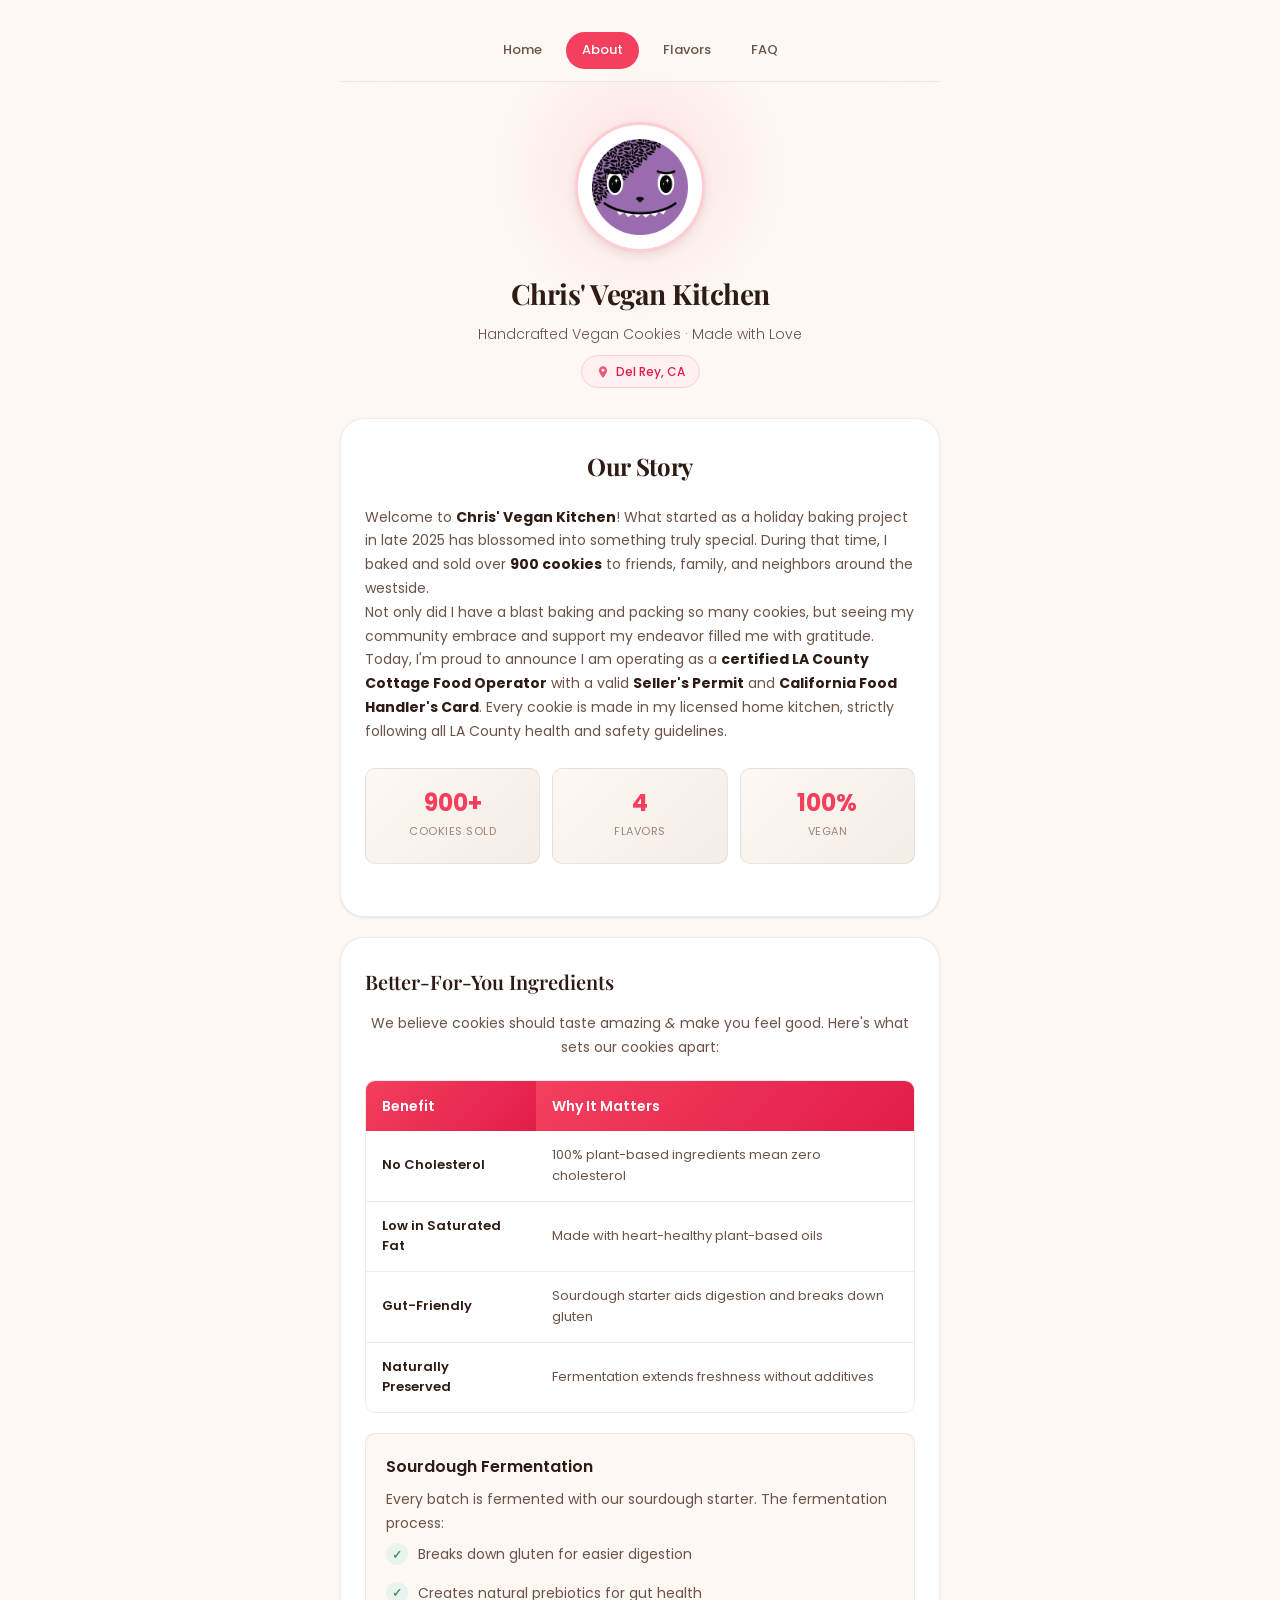
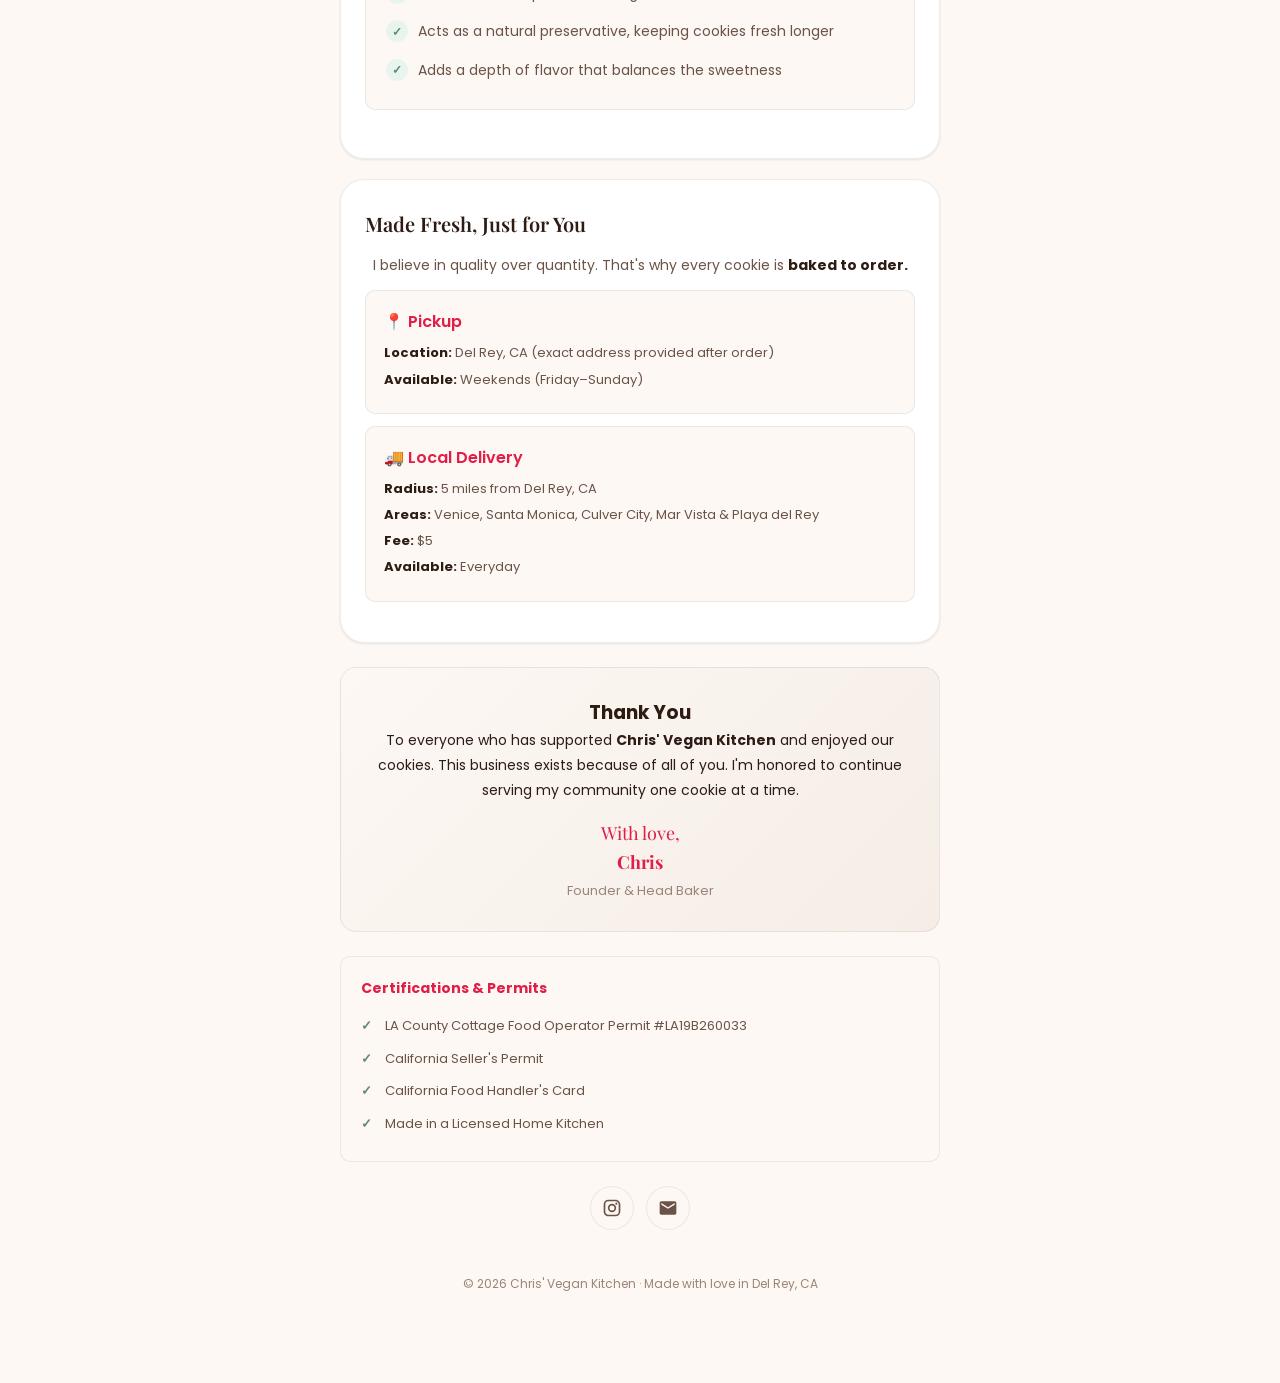
==== about.html @ 477963bd "feat: redesign entire site with modern bakery aesthetic - Replace harsh pink borders with warm terra" ====
<!DOCTYPE html>
<html lang="en">
<head>
    <meta charset="UTF-8">
    <meta name="viewport" content="width=device-width, initial-scale=1.0">
    <meta name="description" content="Learn about Chris' Vegan Kitchen - Our story and mission">
    <title>About Us | Chris' Vegan Kitchen</title>
    <link rel="preconnect" href="https://fonts.googleapis.com">
    <link rel="preconnect" href="https://fonts.gstatic.com" crossorigin>
    <link href="https://fonts.googleapis.com/css2?family=Poppins:wght@300;400;500;600;700&family=Playfair+Display:wght@600;700&display=swap" rel="stylesheet">
    <link rel="stylesheet" href="css/styles.css">
</head>
<body>
    <div class="container">

        <!-- Floating Order Button -->
        <a href="https://www.jotform.com/form/252866274563164" target="_blank" class="floating-order-btn">
            🍪 Order Now
        </a>

        <!-- Sticky Navigation -->
        <nav class="sticky-nav">
            <a href="index.html">Home</a>
            <a href="about.html" class="active">About</a>
            <a href="flavors.html">Flavors</a>
            <a href="faq.html">FAQ</a>
        </nav>

        <!-- Header -->
        <header class="site-header">
            <div class="logo-circle">
                <img src="images/UBSCookie.png" alt="Chris' Vegan Kitchen Logo">
            </div>
            <h1>Chris' Vegan Kitchen</h1>
            <p class="tagline">Handcrafted Vegan Cookies · Made with Love</p>
            <div class="location-badge">
                <svg width="14" height="14" viewBox="0 0 24 24" fill="currentColor">
                    <path d="M12 2C8.13 2 5 5.13 5 9c0 5.25 7 13 7 13s7-7.75 7-13c0-3.87-3.13-7-7-7zm0 9.5c-1.38 0-2.5-1.12-2.5-2.5s1.12-2.5 2.5-2.5 2.5 1.12 2.5 2.5-1.12 2.5-2.5 2.5z"/>
                </svg>
                Del Rey, CA
            </div>
        </header>

        <!-- About Content -->
        <section class="content-section reveal">
            <h2>Our Story</h2>

            <p>
                Welcome to <strong>Chris' Vegan Kitchen</strong>! What started as a holiday baking project in late 2025 has blossomed into something truly special. During that time, I baked and sold over <strong>900 cookies</strong> to friends, family, and neighbors around the westside.
            </p>

            <p>
                Not only did I have a blast baking and packing so many cookies, but seeing my community embrace and support my endeavor filled me with gratitude.
            </p>

            <p>
                Today, I'm proud to announce I am operating as a <strong>certified LA County Cottage Food Operator</strong> with a valid <strong>Seller's Permit</strong> and <strong>California Food Handler's Card</strong>. Every cookie is made in my licensed home kitchen, strictly following all LA County health and safety guidelines.
            </p>

            <div class="stats-grid">
                <div class="stat-item">
                    <span class="stat-number">900+</span>
                    <span class="stat-label">Cookies Sold</span>
                </div>
                <div class="stat-item">
                    <span class="stat-number">4</span>
                    <span class="stat-label">Flavors</span>
                </div>
                <div class="stat-item">
                    <span class="stat-number">100%</span>
                    <span class="stat-label">Vegan</span>
                </div>
            </div>
        </section>

        <!-- Health Benefits -->
        <section class="content-section reveal">
            <h3>Better-For-You Ingredients</h3>
            <p style="text-align: center;">
                We believe cookies should taste amazing <em>&amp;</em> make you feel good. Here's what sets our cookies apart:
            </p>

            <table class="benefits-table">
                <thead>
                    <tr>
                        <th>Benefit</th>
                        <th>Why It Matters</th>
                    </tr>
                </thead>
                <tbody>
                    <tr>
                        <td>No Cholesterol</td>
                        <td>100% plant-based ingredients mean zero cholesterol</td>
                    </tr>
                    <tr>
                        <td>Low in Saturated Fat</td>
                        <td>Made with heart-healthy plant-based oils</td>
                    </tr>
                    <tr>
                        <td>Gut-Friendly</td>
                        <td>Sourdough starter aids digestion and breaks down gluten</td>
                    </tr>
                    <tr>
                        <td>Naturally Preserved</td>
                        <td>Fermentation extends freshness without additives</td>
                    </tr>
                </tbody>
            </table>

            <div class="sourdough-section">
                <h4>Sourdough Fermentation</h4>
                <p>Every batch is fermented with our sourdough starter. The fermentation process:</p>
                <ul>
                    <li>Breaks down gluten for easier digestion</li>
                    <li>Creates natural prebiotics for gut health</li>
                    <li>Acts as a natural preservative, keeping cookies fresh longer</li>
                    <li>Adds a depth of flavor that balances the sweetness</li>
                </ul>
            </div>
        </section>

        <!-- Delivery Options -->
        <section class="content-section reveal">
            <h3>Made Fresh, Just for You</h3>
            <p style="text-align: center;">
                I believe in quality over quantity. That's why every cookie is <strong>baked to order.</strong>
            </p>

            <div class="delivery-option">
                <h4>📍 Pickup</h4>
                <p><strong>Location:</strong> Del Rey, CA (exact address provided after order)</p>
                <p><strong>Available:</strong> Weekends (Friday–Sunday)</p>
            </div>

            <div class="delivery-option">
                <h4>🚚 Local Delivery</h4>
                <p><strong>Radius:</strong> 5 miles from Del Rey, CA</p>
                <p><strong>Areas:</strong> Venice, Santa Monica, Culver City, Mar Vista & Playa del Rey</p>
                <p><strong>Fee:</strong> $5</p>
                <p><strong>Available:</strong> Everyday</p>
            </div>
        </section>

        <!-- Thank You -->
        <section class="thank-you-section reveal">
            <h3>Thank You</h3>
            <p>
                To everyone who has supported <strong>Chris' Vegan Kitchen</strong> and enjoyed our cookies. This business exists because of all of you. I'm honored to continue serving my community one cookie at a time.
            </p>
            <div class="signature">
                With love,<br>
                <strong>Chris</strong><br>
                <span>Founder & Head Baker</span>
            </div>
        </section>

        <!-- Certifications -->
        <section class="certifications reveal">
            <strong>Certifications & Permits</strong>
            <ul>
                <li>LA County Cottage Food Operator Permit #LA19B260033</li>
                <li>California Seller's Permit</li>
                <li>California Food Handler's Card</li>
                <li>Made in a Licensed Home Kitchen</li>
            </ul>
        </section>

        <!-- Social Links -->
        <div class="social-links">
            <a href="https://instagram.com/chris24michel" class="social-link" target="_blank" aria-label="Instagram">
                <svg width="20" height="20" viewBox="0 0 24 24" fill="currentColor">
                    <path d="M7.8 2h8.4C19.4 2 22 4.6 22 7.8v8.4a5.8 5.8 0 0 1-5.8 5.8H7.8C4.6 22 2 19.4 2 16.2V7.8A5.8 5.8 0 0 1 7.8 2m-.2 2A3.6 3.6 0 0 0 4 7.6v8.8C4 18.39 5.61 20 7.6 20h8.8a3.6 3.6 0 0 0 3.6-3.6V7.6C20 5.61 18.39 4 16.4 4H7.6m9.65 1.5a1.25 1.25 0 0 1 1.25 1.25A1.25 1.25 0 0 1 17.25 8 1.25 1.25 0 0 1 16 6.75a1.25 1.25 0 0 1 1.25-1.25M12 7a5 5 0 0 1 5 5 5 5 0 0 1-5 5 5 5 0 0 1-5-5 5 5 0 0 1 5-5m0 2a3 3 0 0 0-3 3 3 3 0 0 0 3 3 3 3 0 0 0 3-3 3 3 0 0 0-3-3z"/>
                </svg>
            </a>
            <a href="mailto:hello@chrisvegankitchen.com" class="social-link" aria-label="Email">
                <svg width="20" height="20" viewBox="0 0 24 24" fill="currentColor">
                    <path d="M20 4H4c-1.1 0-1.99.9-1.99 2L2 18c0 1.1.9 2 2 2h16c1.1 0 2-.9 2-2V6c0-1.1-.9-2-2-2zm0 4-8 5-8-5V6l8 5 8-5v2z"/>
                </svg>
            </a>
        </div>

        <!-- Footer -->
        <footer class="footer">
            <p>© 2026 Chris' Vegan Kitchen · Made with love in Del Rey, CA</p>
        </footer>

    </div>

    <script src="js/main.js"></script>
</body>
</html>
---- css/styles.css ----
/* ============================================
   CHRIS' VEGAN KITCHEN - MODERN STYLESHEET
   Warm, inviting, bakery-inspired design
   ============================================ */

/* --- CSS Variables --- */
:root {
    /* Palette - warm, earthy, bakery-inspired */
    --bg: #FDF8F4;
    --bg-alt: #F5EDE6;
    --surface: #FFFFFF;
    --surface-hover: #FFF9F5;

    /* Primary accent - warm terracotta/pink */
    --pink-50: #FFF1F2;
    --pink-100: #FFE4E6;
    --pink-200: #FECDD3;
    --pink-300: #FDA4AF;
    --pink-400: #FB7185;
    --pink-500: #F43F5E;
    --pink-600: #E11D48;
    --pink-700: #BE123C;

    /* Earthy neutrals */
    --text: #2D1B14;
    --text-muted: #6B5348;
    --text-light: #9B8578;
    --border: rgba(45, 27, 20, 0.08);
    --border-strong: rgba(45, 27, 20, 0.15);

    /* Accent colors */
    --gold: #D4A574;
    --gold-light: #F5E6D3;
    --green: #5B8A72;
    --green-light: #E8F5EE;
    --purple: #8B5FCF;
    --purple-light: #F0E6FF;

    /* Shadows - soft & modern */
    --shadow-sm: 0 1px 3px rgba(45, 27, 20, 0.06), 0 1px 2px rgba(45, 27, 20, 0.04);
    --shadow-md: 0 4px 12px rgba(45, 27, 20, 0.08), 0 2px 4px rgba(45, 27, 20, 0.04);
    --shadow-lg: 0 12px 36px rgba(45, 27, 20, 0.1), 0 4px 12px rgba(45, 27, 20, 0.05);
    --shadow-xl: 0 20px 60px rgba(45, 27, 20, 0.12), 0 8px 20px rgba(45, 27, 20, 0.06);

    /* Border radius */
    --radius-sm: 10px;
    --radius-md: 16px;
    --radius-lg: 24px;
    --radius-xl: 32px;
    --radius-full: 9999px;

    /* Spacing */
    --container: 480px;
    --gutter: 20px;

    /* Transitions */
    --ease: cubic-bezier(0.4, 0, 0.2, 1);
    --duration: 0.3s;
}

/* --- Reset & Base --- */
*, *::before, *::after {
    margin: 0;
    padding: 0;
    box-sizing: border-box;
}

html {
    scroll-behavior: smooth;
    -webkit-text-size-adjust: 100%;
}

body {
    font-family: 'Poppins', -apple-system, BlinkMacSystemFont, 'Segoe UI', sans-serif;
    background-color: var(--bg);
    color: var(--text);
    line-height: 1.6;
    min-height: 100vh;
    -webkit-font-smoothing: antialiased;
    -moz-osx-font-smoothing: grayscale;
}

img {
    max-width: 100%;
    height: auto;
    display: block;
}

a {
    color: inherit;
    text-decoration: none;
}

/* --- Layout --- */
.container {
    max-width: var(--container);
    margin: 0 auto;
    padding: var(--gutter);
    padding-bottom: 100px;
}

/* --- Sticky Navigation Bar --- */
.sticky-nav {
    position: sticky;
    top: 0;
    z-index: 100;
    background: rgba(253, 248, 244, 0.85);
    backdrop-filter: blur(20px);
    -webkit-backdrop-filter: blur(20px);
    border-bottom: 1px solid var(--border);
    padding: 12px 20px;
    display: flex;
    justify-content: center;
    gap: 8px;
    transition: all var(--duration) var(--ease);
}

.sticky-nav a {
    padding: 8px 16px;
    border-radius: var(--radius-full);
    font-size: 13px;
    font-weight: 500;
    color: var(--text-muted);
    transition: all var(--duration) var(--ease);
    white-space: nowrap;
}

.sticky-nav a:hover {
    background: var(--pink-100);
    color: var(--pink-600);
}

.sticky-nav a.active {
    background: var(--pink-500);
    color: white;
}

/* --- Header / Hero --- */
.site-header {
    text-align: center;
    padding: 40px 20px 30px;
    position: relative;
}

/* Decorative background blob */
.site-header::before {
    content: '';
    position: absolute;
    top: -60px;
    left: 50%;
    transform: translateX(-50%);
    width: 300px;
    height: 300px;
    background: radial-gradient(circle, var(--pink-200) 0%, transparent 70%);
    opacity: 0.5;
    z-index: -1;
    pointer-events: none;
}

.logo-circle {
    width: 130px;
    height: 130px;
    margin: 0 auto 20px;
    border-radius: 50%;
    overflow: hidden;
    background: var(--surface);
    box-shadow: var(--shadow-md);
    border: 3px solid var(--pink-200);
    position: relative;
    z-index: 1;
}

.logo-circle img {
    width: 100%;
    height: 100%;
    object-fit: contain;
    padding: 14px;
}

.site-header h1 {
    font-family: 'Playfair Display', Georgia, serif;
    font-size: 28px;
    font-weight: 700;
    color: var(--text);
    margin-bottom: 6px;
    letter-spacing: -0.5px;
}

.site-header .tagline {
    font-size: 14px;
    color: var(--text-muted);
    font-weight: 300;
    margin-bottom: 10px;
}

.location-badge {
    display: inline-flex;
    align-items: center;
    gap: 6px;
    padding: 6px 14px;
    background: var(--pink-50);
    border: 1px solid var(--pink-200);
    border-radius: var(--radius-full);
    font-size: 12px;
    color: var(--pink-600);
    font-weight: 500;
}

.location-badge svg {
    width: 14px;
    height: 14px;
    opacity: 0.7;
}

/* --- Hero CTA Section --- */
.hero-cta {
    margin: 20px 0;
}

.hero-cta a {
    display: block;
    background: linear-gradient(135deg, var(--pink-400) 0%, var(--pink-600) 100%);
    color: white;
    padding: 20px 24px;
    border-radius: var(--radius-lg);
    text-align: center;
    font-size: 18px;
    font-weight: 600;
    box-shadow: 0 8px 24px rgba(244, 63, 94, 0.3);
    transition: all var(--duration) var(--ease);
    position: relative;
    overflow: hidden;
}

.hero-cta a::before {
    content: '';
    position: absolute;
    inset: 0;
    background: linear-gradient(135deg, rgba(255,255,255,0.1) 0%, transparent 50%);
    pointer-events: none;
}

.hero-cta a:hover {
    transform: translateY(-2px);
    box-shadow: 0 12px 32px rgba(244, 63, 94, 0.4);
}

.hero-cta .cta-sub {
    display: block;
    font-size: 13px;
    font-weight: 300;
    margin-top: 4px;
    opacity: 0.9;
}

/* --- Quick Links Grid --- */
.quick-links {
    display: grid;
    grid-template-columns: 1fr 1fr;
    gap: 12px;
    margin: 20px 0;
}

.quick-link {
    display: flex;
    flex-direction: column;
    align-items: center;
    gap: 12px;
    padding: 24px 16px;
    background: var(--surface);
    border-radius: var(--radius-md);
    border: 1px solid var(--border);
    text-align: center;
    transition: all var(--duration) var(--ease);
}

.quick-link:hover {
    transform: translateY(-3px);
    box-shadow: var(--shadow-md);
    border-color: var(--border-strong);
}

.quick-link .icon-wrapper {
    width: 52px;
    height: 52px;
    border-radius: var(--radius-sm);
    display: flex;
    align-items: center;
    justify-content: center;
}

.quick-link .icon-wrapper svg {
    width: 24px;
    height: 24px;
}

.quick-link h3 {
    font-size: 15px;
    font-weight: 600;
    color: var(--text);
}

.quick-link p {
    font-size: 12px;
    color: var(--text-light);
    line-height: 1.4;
}

/* Icon backgrounds */
.icon-wrapper.pink { background: var(--pink-100); color: var(--pink-500); }
.icon-wrapper.gold { background: var(--gold-light); color: var(--gold); }
.icon-wrapper.purple { background: var(--purple-light); color: var(--purple); }
.icon-wrapper.green { background: var(--green-light); color: var(--green); }

/* --- Full-width Link Cards (on inner pages) --- */
.link-card {
    display: flex;
    align-items: center;
    gap: 16px;
    padding: 18px 20px;
    background: var(--surface);
    border-radius: var(--radius-md);
    margin-bottom: 12px;
    border: 1px solid var(--border);
    transition: all var(--duration) var(--ease);
}

.link-card:hover {
    transform: translateY(-2px);
    box-shadow: var(--shadow-sm);
    border-color: var(--border-strong);
}

.link-card .link-icon {
    width: 48px;
    height: 48px;
    border-radius: var(--radius-sm);
    display: flex;
    align-items: center;
    justify-content: center;
    flex-shrink: 0;
}

.link-card .link-icon svg {
    width: 22px;
    height: 22px;
}

.link-card .link-content {
    flex: 1;
}

.link-card .link-content h3 {
    font-size: 16px;
    font-weight: 600;
    color: var(--text);
    margin-bottom: 2px;
}

.link-card .link-content p {
    font-size: 13px;
    color: var(--text-light);
}

.link-card .link-arrow {
    font-size: 18px;
    color: var(--text-light);
    transition: transform var(--duration) var(--ease);
}

.link-card:hover .link-arrow {
    transform: translateX(4px);
}

/* Order card variant */
.link-card.order-highlight {
    background: linear-gradient(135deg, var(--pink-400) 0%, var(--pink-600) 100%);
    color: white;
    border: none;
}

.link-card.order-highlight .link-content h3,
.link-card.order-highlight .link-content p {
    color: white;
}

.link-card.order-highlight .link-arrow {
    color: rgba(255,255,255,0.9);
}

/* --- Content Sections --- */
.content-section {
    background: var(--surface);
    border-radius: var(--radius-lg);
    padding: 28px 24px;
    margin-bottom: 20px;
    border: 1px solid var(--border);
    box-shadow: var(--shadow-sm);
}

.content-section h2 {
    font-family: 'Playfair Display', Georgia, serif;
    font-size: 24px;
    font-weight: 700;
    color: var(--text);
    margin-bottom: 20px;
    text-align: center;
    letter-spacing: -0.3px;
}

.content-section h3 {
    font-family: 'Playfair Display', Georgia, serif;
    font-size: 20px;
    font-weight: 600;
    color: var(--text);
    margin-bottom: 14px;
}

.content-section h4 {
    font-size: 16px;
    font-weight: 600;
    color: var(--text);
    margin-bottom: 8px;
}

.content-section p {
    font-size: 14px;
    color: var(--text-muted);
    line-height: 1.7;
}

.content-section p strong {
    color: var(--text);
}

/* --- Stats Grid --- */
.stats-grid {
    display: grid;
    grid-template-columns: repeat(3, 1fr);
    gap: 12px;
    margin: 24px 0;
}

.stat-item {
    background: linear-gradient(135deg, var(--bg) 0%, var(--bg-alt) 100%);
    padding: 20px 12px;
    border-radius: var(--radius-sm);
    text-align: center;
    border: 1px solid var(--border);
}

.stat-number {
    font-size: 24px;
    font-weight: 700;
    color: var(--pink-500);
    display: block;
    line-height: 1.2;
}

.stat-label {
    font-size: 11px;
    color: var(--text-light);
    margin-top: 4px;
    text-transform: uppercase;
    letter-spacing: 0.5px;
}

/* --- Feature List --- */
.features-list {
    list-style: none;
    padding: 0;
    margin: 20px 0;
}

.features-list li {
    padding: 10px 0 10px 32px;
    position: relative;
    color: var(--text-muted);
    font-size: 14px;
}

.features-list li::before {
    content: '✓';
    position: absolute;
    left: 0;
    width: 22px;
    height: 22px;
    background: var(--green-light);
    color: var(--green);
    border-radius: 50%;
    display: flex;
    align-items: center;
    justify-content: center;
    font-size: 12px;
    font-weight: 700;
}

/* --- Benefit Table --- */
.benefits-table {
    width: 100%;
    border-collapse: separate;
    border-spacing: 0;
    margin: 20px 0;
    border-radius: var(--radius-sm);
    overflow: hidden;
    border: 1px solid var(--border);
}

.benefits-table th {
    background: linear-gradient(135deg, var(--pink-500) 0%, var(--pink-600) 100%);
    color: white;
    font-weight: 600;
    font-size: 14px;
    padding: 14px 16px;
    text-align: left;
}

.benefits-table td {
    padding: 14px 16px;
    font-size: 13px;
    color: var(--text-muted);
    border-bottom: 1px solid var(--border);
}

.benefits-table td:first-child {
    font-weight: 600;
    color: var(--text);
}

.benefits-table tr:last-child td {
    border-bottom: none;
}

/* --- Sourdough Section --- */
.sourdough-section {
    background: var(--bg);
    border: 1px solid var(--border);
    border-radius: var(--radius-sm);
    padding: 20px;
    margin: 20px 0;
}

.sourdough-section ul {
    list-style: none;
    padding: 0;
}

.sourdough-section li {
    padding: 8px 0 8px 32px;
    position: relative;
    color: var(--text-muted);
    font-size: 14px;
}

.sourdough-section li::before {
    content: '✓';
    position: absolute;
    left: 0;
    width: 22px;
    height: 22px;
    background: var(--green-light);
    color: var(--green);
    border-radius: 50%;
    display: flex;
    align-items: center;
    justify-content: center;
    font-size: 12px;
    font-weight: 700;
}

/* --- Delivery Options --- */
.delivery-option {
    margin: 12px 0;
    padding: 18px;
    background: var(--bg);
    border-radius: var(--radius-sm);
    border: 1px solid var(--border);
}

.delivery-option h4 {
    color: var(--pink-600);
    font-size: 16px;
    margin-bottom: 8px;
}

.delivery-option p {
    font-size: 13px;
    color: var(--text-muted);
    margin: 4px 0;
}

/* --- Thank You Section --- */
.thank-you-section {
    text-align: center;
    padding: 30px 24px;
    background: linear-gradient(135deg, var(--bg) 0%, var(--bg-alt) 100%);
    border-radius: var(--radius-md);
    border: 1px solid var(--border);
    margin: 24px 0;
}

.thank-you-section p {
    font-size: 14px;
    line-height: 1.8;
    margin-bottom: 12px;
}

.signature {
    font-family: 'Playfair Display', Georgia, serif;
    font-size: 18px;
    color: var(--pink-600);
    margin-top: 16px;
}

.signature span {
    display: block;
    font-size: 13px;
    color: var(--text-light);
    font-family: 'Poppins', sans-serif;
    margin-top: 4px;
}

/* --- Certifications --- */
.certifications {
    background: var(--bg);
    padding: 20px;
    border-radius: var(--radius-sm);
    margin: 20px 0;
    font-size: 13px;
    color: var(--text-muted);
    border: 1px solid var(--border);
}

.certifications strong {
    color: var(--pink-600);
    display: block;
    margin-bottom: 10px;
    font-size: 14px;
}

.certifications ul {
    list-style: none;
    padding: 0;
}

.certifications li {
    padding: 6px 0 6px 24px;
    position: relative;
}

.certifications li::before {
    content: '✓';
    position: absolute;
    left: 0;
    color: var(--green);
    font-weight: 700;
}

/* --- Flavor Cards --- */
.flavor-card {
    background: var(--bg);
    border-radius: var(--radius-md);
    padding: 20px;
    margin-bottom: 14px;
    text-align: center;
    border: 1px solid var(--border);
    transition: all var(--duration) var(--ease);
}

.flavor-card:hover {
    transform: translateY(-2px);
    box-shadow: var(--shadow-sm);
}

.flavor-card img {
    width: 110px;
    height: 110px;
    object-fit: contain;
    margin: 0 auto 14px;
    border-radius: var(--radius-sm);
}

.flavor-card h4 {
    color: var(--text);
    margin-bottom: 6px;
    font-size: 17px;
    font-weight: 600;
}

.flavor-card p {
    font-size: 13px;
    color: var(--text-muted);
    line-height: 1.6;
}

/* --- CTA Button --- */
.cta-button {
    display: block;
    width: 100%;
    background: linear-gradient(135deg, var(--pink-400) 0%, var(--pink-600) 100%);
    color: white;
    text-align: center;
    padding: 18px 24px;
    border-radius: var(--radius-md);
    font-weight: 600;
    font-size: 16px;
    margin-top: 24px;
    transition: all var(--duration) var(--ease);
    box-shadow: 0 6px 20px rgba(244, 63, 94, 0.25);
}

.cta-button:hover {
    transform: translateY(-2px);
    box-shadow: 0 8px 28px rgba(244, 63, 94, 0.35);
}

/* --- FAQ Accordion --- */
.faq-item {
    border-bottom: 1px solid var(--border);
    padding: 18px 0;
}

.faq-item:last-child {
    border-bottom: none;
}

.faq-question {
    font-weight: 600;
    color: var(--text);
    font-size: 15px;
    cursor: pointer;
    display: flex;
    justify-content: space-between;
    align-items: center;
    gap: 12px;
    user-select: none;
}

.faq-question::after {
    content: '+';
    font-size: 22px;
    font-weight: 300;
    color: var(--pink-400);
    transition: transform var(--duration) var(--ease);
    flex-shrink: 0;
}

.faq-item.active .faq-question::after {
    content: '−';
    transform: rotate(180deg);
}

.faq-answer {
    max-height: 0;
    overflow: hidden;
    transition: max-height 0.4s var(--ease), opacity 0.3s var(--ease);
    opacity: 0;
}

.faq-item.active .faq-answer {
    max-height: 300px;
    opacity: 1;
    margin-top: 10px;
}

.faq-answer p {
    font-size: 14px;
    color: var(--text-muted);
    line-height: 1.7;
}

.faq-answer p strong {
    color: var(--text);
}

/* --- Social Links --- */
.social-links {
    display: flex;
    justify-content: center;
    gap: 12px;
    margin: 24px 0;
}

.social-link {
    width: 44px;
    height: 44px;
    border-radius: 50%;
    background: var(--bg);
    display: flex;
    align-items: center;
    justify-content: center;
    transition: all var(--duration) var(--ease);
    border: 1px solid var(--border);
    color: var(--text-muted);
}

.social-link:hover {
    background: var(--pink-100);
    color: var(--pink-500);
    border-color: var(--pink-200);
    transform: translateY(-2px);
}

.social-link svg {
    width: 20px;
    height: 20px;
}

/* --- Footer --- */
.footer {
    text-align: center;
    padding: 20px 0 10px;
    color: var(--text-light);
    font-size: 12px;
}

/* --- Floating Order Button (Mobile) --- */
.floating-order-btn {
    position: fixed;
    bottom: 24px;
    left: 50%;
    transform: translateX(-50%);
    z-index: 200;
    background: linear-gradient(135deg, var(--pink-400) 0%, var(--pink-600) 100%);
    color: white;
    padding: 14px 28px;
    border-radius: var(--radius-full);
    font-size: 15px;
    font-weight: 600;
    box-shadow: 0 8px 28px rgba(244, 63, 94, 0.35);
    display: none;
    transition: all var(--duration) var(--ease);
    text-align: center;
    white-space: nowrap;
}

.floating-order-btn:hover {
    transform: translateX(-50%) translateY(-2px);
    box-shadow: 0 12px 36px rgba(244, 63, 94, 0.45);
}

/* --- Scroll Reveal Animation --- */
.reveal {
    opacity: 0;
    transform: translateY(16px);
    transition: opacity 0.6s var(--ease), transform 0.6s var(--ease);
}

.reveal.visible {
    opacity: 1;
    transform: translateY(0);
}

/* --- Responsive --- */
@media (max-width: 400px) {
    .container {
        padding: 16px;
    }

    .site-header h1 {
        font-size: 24px;
    }

    .logo-circle {
        width: 110px;
        height: 110px;
    }

    .stats-grid {
        grid-template-columns: 1fr;
    }

    .sticky-nav a {
        padding: 7px 12px;
        font-size: 12px;
    }

    .quick-links {
        grid-template-columns: 1fr;
    }

    .benefits-table th,
    .benefits-table td {
        padding: 10px 12px;
        font-size: 12px;
    }
}

@media (min-width: 481px) {
    .container {
        max-width: 640px;
        padding-bottom: 80px;
    }

    .quick-links {
        grid-template-columns: repeat(2, 1fr);
    }
}

/* Hide floating button on desktop, show on mobile */
@media (max-width: 640px) {
    .floating-order-btn {
        display: block;
    }
}
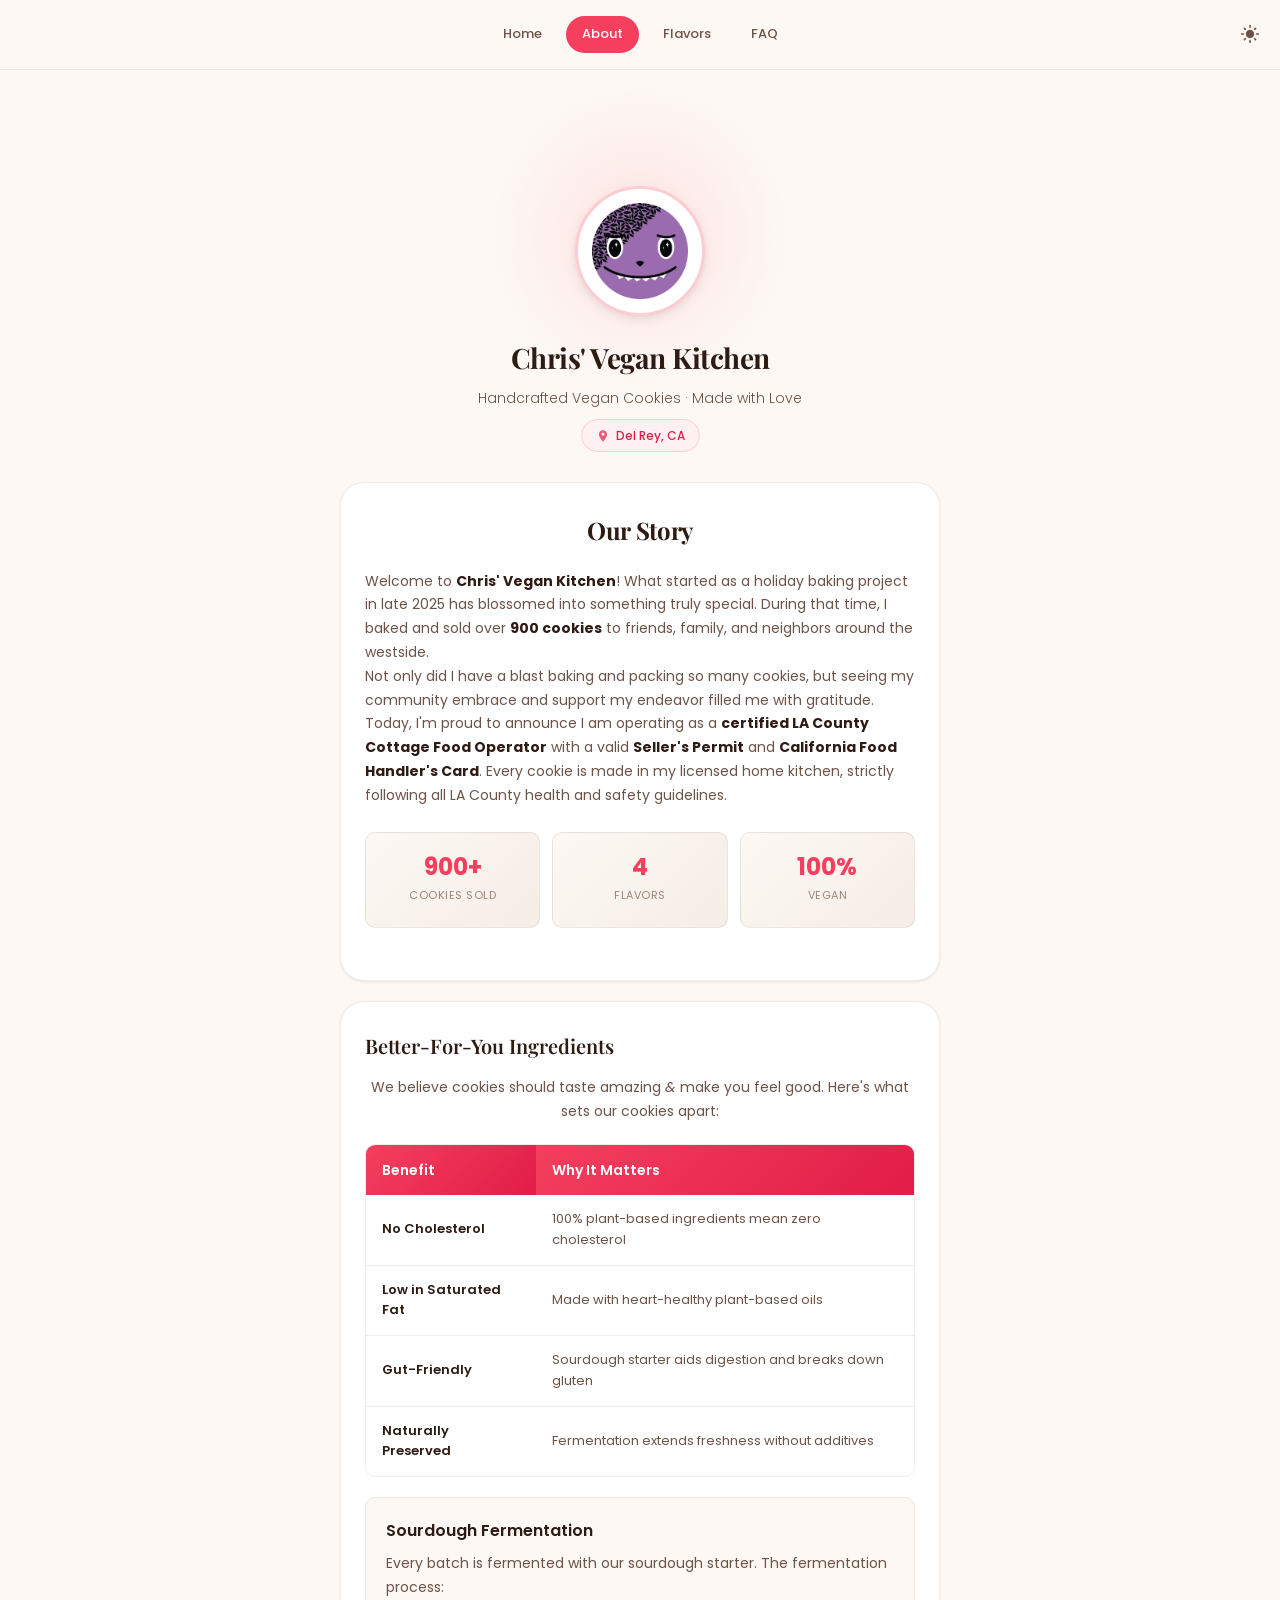
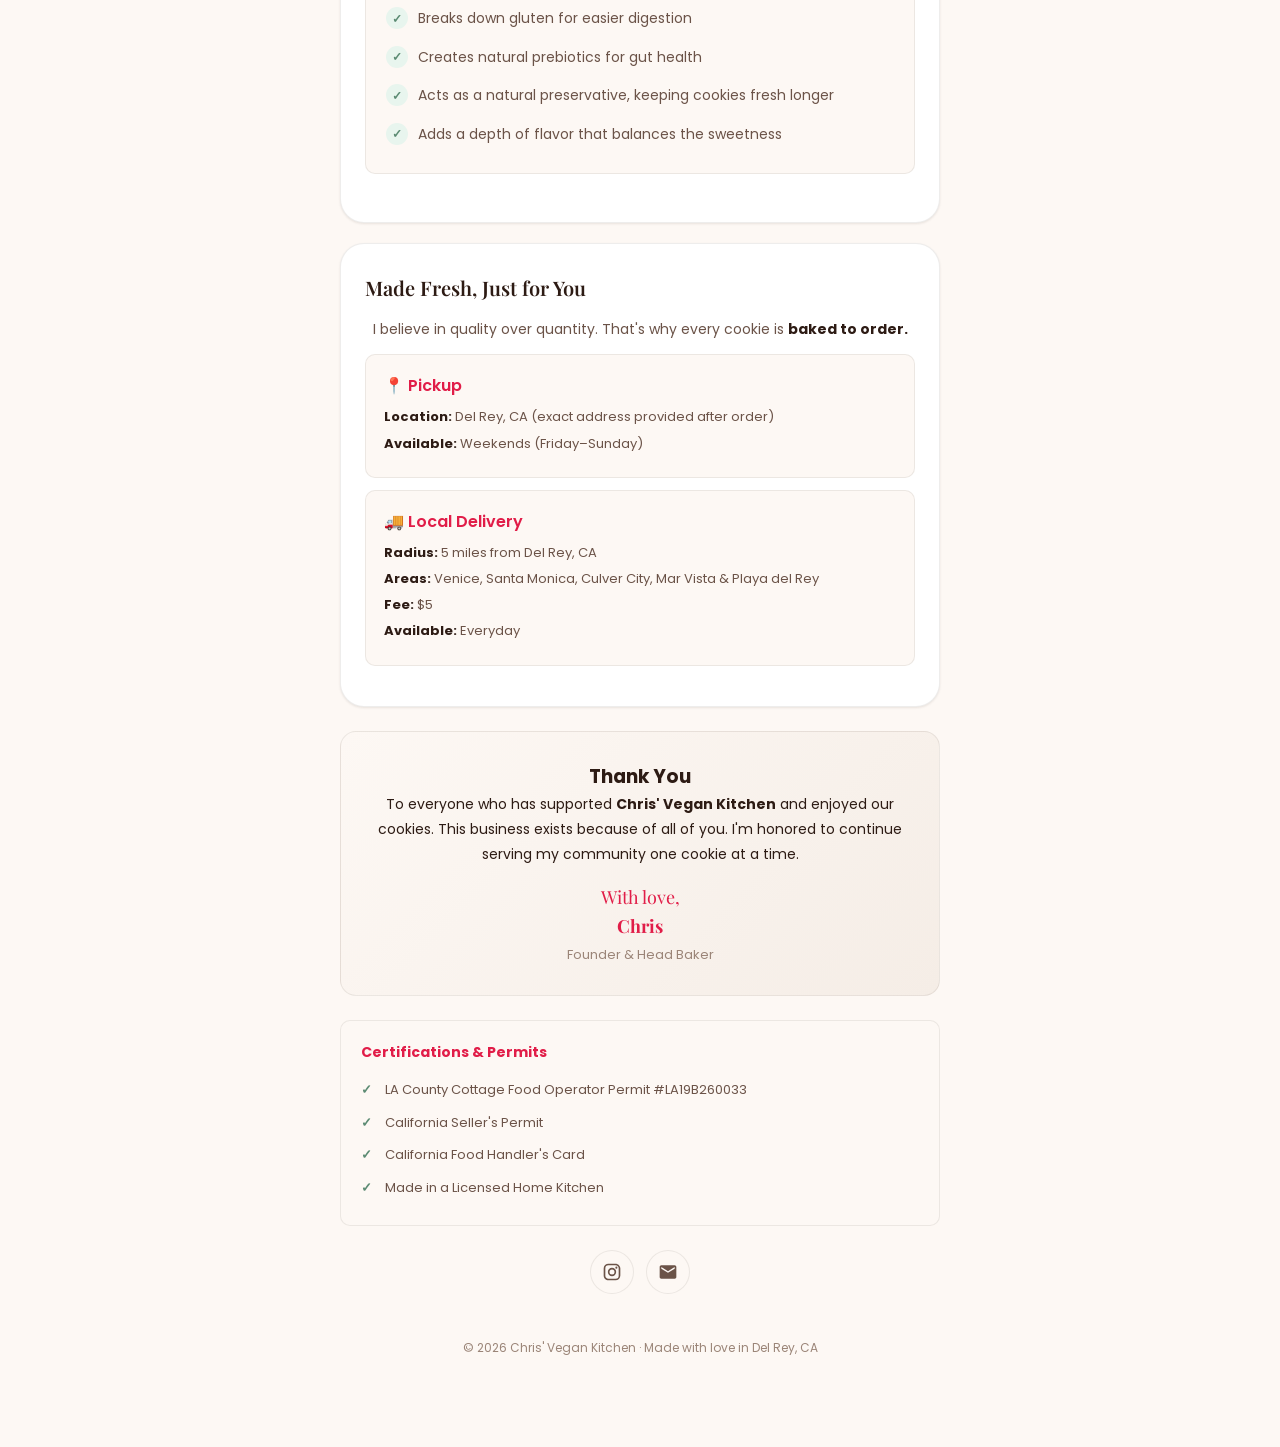
==== commit eb80f2a5: "Fix dark mode body background toggle - Add explicit inline body.style.backgroundColor in applyDarkMo" ====
--- a/about.html
+++ b/about.html
@@ -11,20 +11,28 @@
     <link rel="stylesheet" href="css/styles.css">
 </head>
 <body>
+    <!-- Sticky Navigation (moved outside container so it sticks to viewport) -->
+    <nav class="sticky-nav">
+        <a href="index.html">Home</a>
+        <a href="about.html" class="active">About</a>
+        <a href="flavors.html">Flavors</a>
+        <a href="faq.html">FAQ</a>
+        <button class="dark-toggle" aria-label="Toggle dark mode" aria-pressed="false">
+            <svg class="icon-sun" viewBox="0 0 24 24" fill="currentColor">
+                <path d="M12 7c-2.76 0-5 2.24-5 5s2.24 5 5 5 5-2.24 5-5-2.24-5-5-5zM2 13h2c.55 0 1-.45 1-1s-.45-1-1-1H2c-.55 0-1 .45-1 1s.45 1 1 1zm18 0h2c.55 0 1-.45 1-1s-.45-1-1-1h-2c-.55 0-1 .45-1 1s.45 1 1 1zM11 2v2c0 .55.45 1 1 1s1-.45 1-1V2c0-.55-.45-1-1-1s-1 .45-1 1zm0 18v2c0 .55.45 1 1 1s1-.45 1-1v-2c0-.55-.45-1-1-1s-1 .45-1 1zM5.99 4.58a.996.996 0 0 0-1.41 0 .996.996 0 0 0 0 1.41l1.06 1.06c.39.39 1.03.39 1.41 0s.39-1.03 0-1.41L5.99 4.58zm12.37 12.37a.996.996 0 0 0-1.41 0 .996.996 0 0 0 0 1.41l1.06 1.06c.39.39 1.03.39 1.41 0a.996.996 0 0 0 0-1.41l-1.06-1.06zm1.06-10.96a.996.996 0 0 0 0-1.41.996.996 0 0 0-1.41 0l-1.06 1.06c-.39.39-.39 1.03 0 1.41s1.03.39 1.41 0l1.06-1.06zM7.05 18.36a.996.996 0 0 0 0-1.41.996.996 0 0 0-1.41 0l-1.06 1.06c-.39.39-.39 1.03 0 1.41s1.03.39 1.41 0l1.06-1.06z"/>
+            </svg>
+            <svg class="icon-moon" viewBox="0 0 24 24" fill="currentColor">
+                <path d="M12 3c-4.97 0-9 4.03-9 9s4.03 9 9 9 9-4.03 9-9c0-.46-.04-.92-.1-1.36a5.389 5.389 0 0 1-4.4 2.26 5.403 5.403 0 0 1-3.14-9.8c-.44-.06-.9-.1-1.36-.1z"/>
+            </svg>
+        </button>
+    </nav>
+
     <div class="container">
 
         <!-- Floating Order Button -->
         <a href="https://www.jotform.com/form/252866274563164" target="_blank" class="floating-order-btn">
             🍪 Order Now
         </a>
-
-        <!-- Sticky Navigation -->
-        <nav class="sticky-nav">
-            <a href="index.html">Home</a>
-            <a href="about.html" class="active">About</a>
-            <a href="flavors.html">Flavors</a>
-            <a href="faq.html">FAQ</a>
-        </nav>
 
         <!-- Header -->
         <header class="site-header">
--- a/css/styles.css
+++ b/css/styles.css
@@ -3,7 +3,7 @@
    Warm, inviting, bakery-inspired design
    ============================================ */
 
-/* --- CSS Variables --- */
+/* --- CSS Variables (Light Mode) --- */
 :root {
     /* Palette - warm, earthy, bakery-inspired */
     --bg: #FDF8F4;
@@ -58,6 +58,247 @@
     --duration: 0.3s;
 }
 
+/* --- Dark Mode Variables --- */
+@media (prefers-color-scheme: dark) {
+    :root {
+        --bg: #1A1410;
+        --bg-alt: #231C16;
+        --surface: #261F19;
+        --surface-hover: #2F261F;
+
+        --pink-50: #2D1218;
+        --pink-100: #3F1520;
+        --pink-200: #551A2A;
+        --pink-300: #E8637B;
+        --pink-400: #F28AA0;
+        --pink-500: #F43F5E;
+        --pink-600: #FB7185;
+        --pink-700: #F43F5E;
+
+        --text: #F0E6D8;
+        --text-muted: #B8A498;
+        --text-light: #8A7668;
+        --border: rgba(240, 230, 216, 0.08);
+        --border-strong: rgba(240, 230, 216, 0.15);
+
+        --gold: #E8C08A;
+        --gold-light: #3D2E22;
+        --green: #7CB89A;
+        --green-light: #1A3328;
+        --purple: #B08EE8;
+        --purple-light: #2A1E3A;
+
+        --shadow-sm: 0 1px 3px rgba(0, 0, 0, 0.2), 0 1px 2px rgba(0, 0, 0, 0.15);
+        --shadow-md: 0 4px 12px rgba(0, 0, 0, 0.25), 0 2px 4px rgba(0, 0, 0, 0.15);
+        --shadow-lg: 0 12px 36px rgba(0, 0, 0, 0.3), 0 4px 12px rgba(0, 0, 0, 0.2);
+        --shadow-xl: 0 20px 60px rgba(0, 0, 0, 0.35), 0 8px 20px rgba(0, 0, 0, 0.2);
+    }
+}
+
+/* Manual dark mode (when user toggles via JS) */
+.dark-mode {
+    --bg: #1A1410;
+    --bg-alt: #231C16;
+    --surface: #261F19;
+    --surface-hover: #2F261F;
+
+    --pink-50: #2D1218;
+    --pink-100: #3F1520;
+    --pink-200: #551A2A;
+    --pink-300: #E8637B;
+    --pink-400: #F28AA0;
+    --pink-500: #F43F5E;
+    --pink-600: #FB7185;
+    --pink-700: #F43F5E;
+
+    --text: #F0E6D8;
+    --text-muted: #B8A498;
+    --text-light: #8A7668;
+    --border: rgba(240, 230, 216, 0.08);
+    --border-strong: rgba(240, 230, 216, 0.15);
+
+    --gold: #E8C08A;
+    --gold-light: #3D2E22;
+    --green: #7CB89A;
+    --green-light: #1A3328;
+    --purple: #B08EE8;
+    --purple-light: #2A1E3A;
+
+    --shadow-sm: 0 1px 3px rgba(0, 0, 0, 0.2), 0 1px 2px rgba(0, 0, 0, 0.15);
+    --shadow-md: 0 4px 12px rgba(0, 0, 0, 0.25), 0 2px 4px rgba(0, 0, 0, 0.15);
+    --shadow-lg: 0 12px 36px rgba(0, 0, 0, 0.3), 0 4px 12px rgba(0, 0, 0, 0.2);
+    --shadow-xl: 0 20px 60px rgba(0, 0, 0, 0.35), 0 8px 20px rgba(0, 0, 0, 0.2);
+}
+
+/* Apply explicit background and color to body and container in dark mode
+   so transitions work across all browsers (CSS variable changes don't always animate) */
+.dark-mode body {
+    background-color: #1A1410;
+    color: #F0E6D8;
+}
+
+.dark-mode .container {
+    color: #F0E6D8;
+}
+
+/* Dark mode sticky nav override */
+.dark-mode .sticky-nav {
+    background: rgba(26, 20, 16, 0.85);
+}
+
+/* Dark mode site header decorative blob */
+.dark-mode .site-header::before {
+    background: radial-gradient(circle, #551A2A 0%, transparent 70%);
+}
+
+/* --- Dark Mode Transition --- */
+html {
+    transition: background-color var(--duration) var(--ease),
+                color var(--duration) var(--ease);
+}
+
+body {
+    transition: background-color var(--duration) var(--ease),
+                color var(--duration) var(--ease);
+}
+
+/* Site-wide transition for all elements when dark mode toggles */
+body .site-header,
+body .site-header::before,
+body .site-header h1,
+body .site-header .tagline,
+body .location-badge,
+body .hero-cta,
+body .hero-cta a,
+body .quick-links,
+body .quick-link,
+body .quick-link h3,
+body .quick-link p,
+body .link-card,
+body .link-card h3,
+body .link-card p,
+body .link-card .link-content h3,
+body .link-card .link-content p,
+body .link-card .link-arrow,
+body .link-card .link-icon,
+body .content-section,
+body .content-section h2,
+body .content-section h3,
+body .content-section h4,
+body .content-section p,
+body .stats-grid,
+body .stat-item,
+body .stat-number,
+body .stat-label,
+body .features-list,
+body .features-list li,
+body .benefits-table,
+body .benefits-table th,
+body .benefits-table td,
+body .sourdough-section,
+body .sourdough-section li,
+body .delivery-option,
+body .delivery-option h4,
+body .delivery-option p,
+body .thank-you-section,
+body .thank-you-section p,
+body .certifications,
+body .flavor-card,
+body .flavor-card h4,
+body .flavor-card p,
+body .cta-button,
+body .faq-item,
+body .faq-question,
+body .faq-answer,
+body .faq-answer p,
+body .social-links,
+body .social-link,
+body .footer,
+body .floating-order-btn {
+    transition: background-color var(--duration) var(--ease),
+                color var(--duration) var(--ease),
+                border-color var(--duration) var(--ease),
+                box-shadow var(--duration) var(--ease);
+}
+
+/* Icon wrapper backgrounds */
+body .icon-wrapper.pink,
+body .icon-wrapper.gold,
+body .icon-wrapper.purple,
+body .icon-wrapper.green {
+    transition: background-color var(--duration) var(--ease);
+}
+
+/* Stat items */
+body .stat-item {
+    transition: background-color var(--duration) var(--ease),
+                border-color var(--duration) var(--ease);
+}
+
+/* Site header pseudo-element */
+body .site-header::before {
+    transition: background-color var(--duration) var(--ease),
+                opacity var(--duration) var(--ease);
+}
+
+/* FAQ icon (checkmark circles) */
+body .features-list li::before,
+body .sourdough-section li::before {
+    transition: background-color var(--duration) var(--ease),
+                color var(--duration) var(--ease);
+}
+
+/* --- Dark Mode Toggle Button --- */
+.dark-toggle {
+    position: absolute;
+    right: 12px;
+    top: 50%;
+    transform: translateY(-50%);
+    width: 36px;
+    height: 36px;
+    min-width: 36px;
+    border-radius: 50%;
+    background: transparent;
+    border: 1px solid transparent;
+    box-shadow: none;
+    cursor: pointer;
+    display: flex;
+    align-items: center;
+    justify-content: center;
+    color: var(--text-muted);
+    transition: all var(--duration) var(--ease);
+}
+
+.dark-toggle:hover {
+    background: var(--pink-100);
+    color: var(--pink-500);
+    border-color: var(--pink-200);
+    box-shadow: var(--shadow-md);
+}
+
+.dark-toggle svg {
+    width: 20px;
+    height: 20px;
+}
+
+/* Sun icon (default/light mode) */
+.dark-toggle .icon-sun {
+    display: block;
+}
+
+.dark-toggle .icon-moon {
+    display: none;
+}
+
+/* Moon icon (dark mode) */
+.dark-mode .dark-toggle .icon-sun {
+    display: none;
+}
+
+.dark-mode .dark-toggle .icon-moon {
+    display: block;
+}
+
 /* --- Reset & Base --- */
 *, *::before, *::after {
     margin: 0;
@@ -95,7 +336,7 @@
 .container {
     max-width: var(--container);
     margin: 0 auto;
-    padding: var(--gutter);
+    padding: 80px 20px 20px;
     padding-bottom: 100px;
 }
 
@@ -109,10 +350,16 @@
     -webkit-backdrop-filter: blur(20px);
     border-bottom: 1px solid var(--border);
     padding: 12px 20px;
+    padding-top: 16px;
+    padding-bottom: 16px;
     display: flex;
     justify-content: center;
     gap: 8px;
     transition: all var(--duration) var(--ease);
+}
+
+.dark-mode .sticky-nav {
+    background: rgba(26, 20, 16, 0.85);
 }
 
 .sticky-nav a {
@@ -142,7 +389,7 @@
     position: relative;
 }
 
-/* Decorative background blob */
+/* Decorative background blob - adapts to light/dark */
 .site-header::before {
     content: '';
     position: absolute;
@@ -168,6 +415,13 @@
     border: 3px solid var(--pink-200);
     position: relative;
     z-index: 1;
+}
+
+.logo-circle img {
+    width: 100%;
+    height: 100%;
+    object-fit: contain;
+    padding: 14px;
 }
 
 .logo-circle img {
@@ -854,7 +1108,7 @@
 /* --- Responsive --- */
 @media (max-width: 400px) {
     .container {
-        padding: 16px;
+        padding: 72px 16px 16px;
     }
 
     .site-header h1 {
@@ -889,6 +1143,7 @@
 @media (min-width: 481px) {
     .container {
         max-width: 640px;
+        padding-top: 76px;
         padding-bottom: 80px;
     }
 
